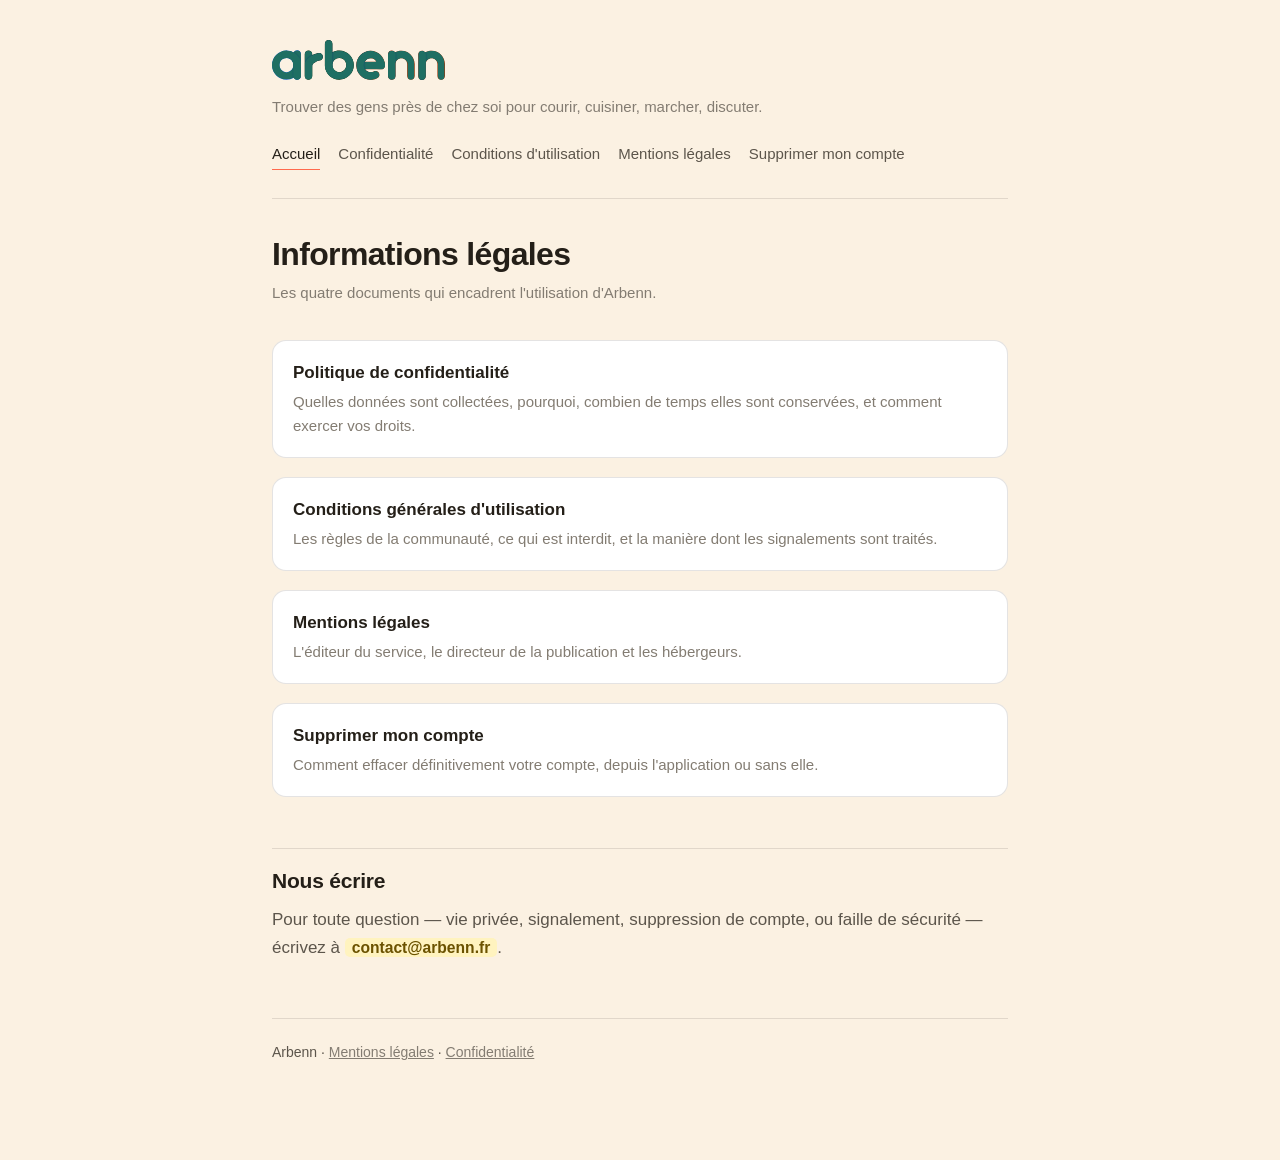
==== index.html @ cff2d0e8 "Arbenn's public legal pages Privacy policy, terms of use, mentions légales and the account-deletion " ====
<!doctype html>
<html lang="fr">
<head>
<meta charset="utf-8">
<meta name="viewport" content="width=device-width, initial-scale=1">
<title>Arbenn — informations légales</title>
<meta name="description" content="Politique de confidentialité, conditions d'utilisation, mentions légales et suppression de compte pour l'application Arbenn.">
<link rel="stylesheet" href="assets/style.css">
</head>
<body>
<div class="wrap">

<header class="site">
  <a class="wordmark" href="./"><img src="assets/arbenn-logo.svg" alt="Arbenn" width="1915" height="442"></a>
  <p class="tagline">Trouver des gens près de chez soi pour courir, cuisiner, marcher, discuter.</p>
  <nav class="site">
    <a href="./" aria-current="page">Accueil</a>
    <a href="confidentialite.html">Confidentialité</a>
    <a href="conditions.html">Conditions d'utilisation</a>
    <a href="mentions-legales.html">Mentions légales</a>
    <a href="suppression-compte.html">Supprimer mon compte</a>
  </nav>
</header>

<h1>Informations légales</h1>
<p class="updated">Les quatre documents qui encadrent l'utilisation d'Arbenn.</p>

<ul class="index-links">
  <li>
    <a href="confidentialite.html">
      <span class="name">Politique de confidentialité</span>
      <span class="what">Quelles données sont collectées, pourquoi, combien de temps elles sont conservées, et comment exercer vos droits.</span>
    </a>
  </li>
  <li>
    <a href="conditions.html">
      <span class="name">Conditions générales d'utilisation</span>
      <span class="what">Les règles de la communauté, ce qui est interdit, et la manière dont les signalements sont traités.</span>
    </a>
  </li>
  <li>
    <a href="mentions-legales.html">
      <span class="name">Mentions légales</span>
      <span class="what">L'éditeur du service, le directeur de la publication et les hébergeurs.</span>
    </a>
  </li>
  <li>
    <a href="suppression-compte.html">
      <span class="name">Supprimer mon compte</span>
      <span class="what">Comment effacer définitivement votre compte, depuis l'application ou sans elle.</span>
    </a>
  </li>
</ul>

<h2>Nous écrire</h2>
<p>
  Pour toute question — vie privée, signalement, suppression de compte, ou faille
  de sécurité — écrivez à <span class="todo">contact@arbenn.fr</span>.
</p>

<footer class="site">
  <p>Arbenn · <a href="mentions-legales.html">Mentions légales</a> · <a href="confidentialite.html">Confidentialité</a></p>
</footer>

</div>
</body>
</html>
---- assets/style.css ----
/* Arbenn — feuille de style du site légal.
 *
 * Une seule feuille pour les cinq pages. Aucune ressource externe : pas de
 * police distante, pas de CDN, pas de script. Une page de mentions légales qui
 * appelle un serveur tiers pour s'afficher se contredit elle-même, et un
 * réviseur de l'App Store ouvre ces pages depuis des réseaux imprévisibles.
 *
 * Les couleurs reprennent celles de l'application (lib/themes/arbenn_colors.dart)
 * pour que le passage de l'app au site ne donne pas l'impression de changer de
 * maison.
 */

:root {
  --cream: #fbf1e2;
  --surface: #ffffff;
  --ink: #241f18;
  --ink-secondary: #5c554b;
  --ink-muted: #837c72;
  --coral: #ff6a4d;
  --rust: #e14f32;
  --border: rgba(36, 31, 24, 0.12);
  --todo-bg: #fff3bf;
  --todo-ink: #6b5200;
}

@media (prefers-color-scheme: dark) {
  :root {
    --cream: #17140f;
    --surface: #211d17;
    --ink: #f5ede0;
    --ink-secondary: #bdb4a6;
    --ink-muted: #948c80;
    --coral: #ff8067;
    --rust: #ff8067;
    --border: rgba(245, 237, 224, 0.14);
    --todo-bg: #4a3c00;
    --todo-ink: #ffe89a;
  }
}

* { box-sizing: border-box; }

html { -webkit-text-size-adjust: 100%; }

body {
  margin: 0;
  padding: 0 20px 80px;
  background: var(--cream);
  color: var(--ink);
  font-family: -apple-system, BlinkMacSystemFont, "Segoe UI", Roboto,
    "Helvetica Neue", Arial, sans-serif;
  font-size: 17px;
  line-height: 1.65;
  -webkit-font-smoothing: antialiased;
}

.wrap {
  max-width: 46rem;
  margin: 0 auto;
}

/* --- En-tête ------------------------------------------------------------- */

header.site {
  padding: 40px 0 28px;
  border-bottom: 1px solid var(--border);
  margin-bottom: 36px;
}

.wordmark {
  display: inline-block;
  line-height: 0;
}

.wordmark img {
  height: 40px;
  width: auto;
  max-width: 100%;
  display: block;
}

/* Le logotype est encré en teal et en quasi-noir : sur fond sombre, les
   lettres disparaissent. On le rend alors monochrome clair plutôt que de
   poser une pastille claire derrière — la couleur de marque se perd, la
   lisibilité non, et c'est le compromis habituel pour un logotype sur fond
   sombre. */
@media (prefers-color-scheme: dark) {
  .wordmark img { filter: brightness(0) invert(1); opacity: 0.92; }
}

.tagline {
  margin: 6px 0 0;
  color: var(--ink-muted);
  font-size: 15px;
}

nav.site {
  margin-top: 22px;
  display: flex;
  flex-wrap: wrap;
  gap: 8px 18px;
  font-size: 15px;
}

nav.site a {
  color: var(--ink-secondary);
  text-decoration: none;
  border-bottom: 1px solid transparent;
  padding-bottom: 2px;
}

nav.site a:hover { color: var(--ink); border-bottom-color: var(--coral); }
nav.site a[aria-current="page"] { color: var(--ink); border-bottom-color: var(--coral); }

/* --- Texte --------------------------------------------------------------- */

h1 {
  font-size: 32px;
  line-height: 1.2;
  letter-spacing: -0.02em;
  margin: 0 0 8px;
}

h2 {
  font-size: 21px;
  line-height: 1.3;
  letter-spacing: -0.01em;
  margin: 44px 0 12px;
  padding-top: 18px;
  border-top: 1px solid var(--border);
}

h3 {
  font-size: 17px;
  margin: 28px 0 6px;
}

p, li { color: var(--ink-secondary); }
p { margin: 0 0 16px; }

strong { color: var(--ink); font-weight: 600; }

a { color: var(--rust); }
a:hover { color: var(--coral); }

ul, ol { padding-left: 22px; margin: 0 0 16px; }
li { margin-bottom: 7px; }

.updated {
  color: var(--ink-muted);
  font-size: 15px;
  margin-bottom: 34px;
}

/* --- Blocs --------------------------------------------------------------- */

.card {
  background: var(--surface);
  border: 1px solid var(--border);
  border-radius: 14px;
  padding: 20px 22px;
  margin: 0 0 18px;
}

.card h3 { margin-top: 0; }
.card p:last-child, .card ul:last-child { margin-bottom: 0; }

.callout {
  border-left: 3px solid var(--coral);
  padding: 2px 0 2px 18px;
  margin: 0 0 24px;
}

.callout p:last-child { margin-bottom: 0; }

/* Marqueur des valeurs à remplir avant publication. Volontairement criard :
   une adresse de contact laissée en gabarit sur une page publiée est une
   mention légale fausse, pas une coquille. */
/* Volontairement sans `white-space: nowrap` : les gabarits longs — la ligne
   « si société », l'adresse postale — dépassaient la largeur de l'écran sur
   mobile et faisaient défiler la page entière horizontalement. */
.todo {
  background: var(--todo-bg);
  color: var(--todo-ink);
  padding: 1px 7px;
  border-radius: 5px;
  font-size: 0.92em;
  font-weight: 600;
  overflow-wrap: anywhere;
}

/* --- Tableaux ------------------------------------------------------------ */

.table-scroll { overflow-x: auto; margin: 0 0 20px; }

table {
  border-collapse: collapse;
  width: 100%;
  min-width: 32rem;
  font-size: 15px;
}

th, td {
  text-align: left;
  padding: 10px 14px;
  border-bottom: 1px solid var(--border);
  vertical-align: top;
}

th { color: var(--ink); font-weight: 600; }
td { color: var(--ink-secondary); }

/* --- Sommaire de l'accueil ----------------------------------------------- */

.index-links {
  list-style: none;
  padding: 0;
  margin: 0;
  display: grid;
  gap: 12px;
}

.index-links a {
  display: block;
  background: var(--surface);
  border: 1px solid var(--border);
  border-radius: 14px;
  padding: 18px 20px;
  text-decoration: none;
  color: inherit;
}

.index-links a:hover { border-color: var(--coral); }

.index-links .name {
  display: block;
  font-weight: 600;
  font-size: 17px;
  color: var(--ink);
  margin-bottom: 3px;
}

.index-links .what {
  display: block;
  font-size: 15px;
  color: var(--ink-muted);
}

/* --- Pied de page -------------------------------------------------------- */

footer.site {
  margin-top: 56px;
  padding-top: 22px;
  border-top: 1px solid var(--border);
  color: var(--ink-muted);
  font-size: 14px;
}

footer.site a { color: var(--ink-muted); }

@media (max-width: 480px) {
  body { font-size: 16px; }
  h1 { font-size: 27px; }
  h2 { font-size: 19px; }
}
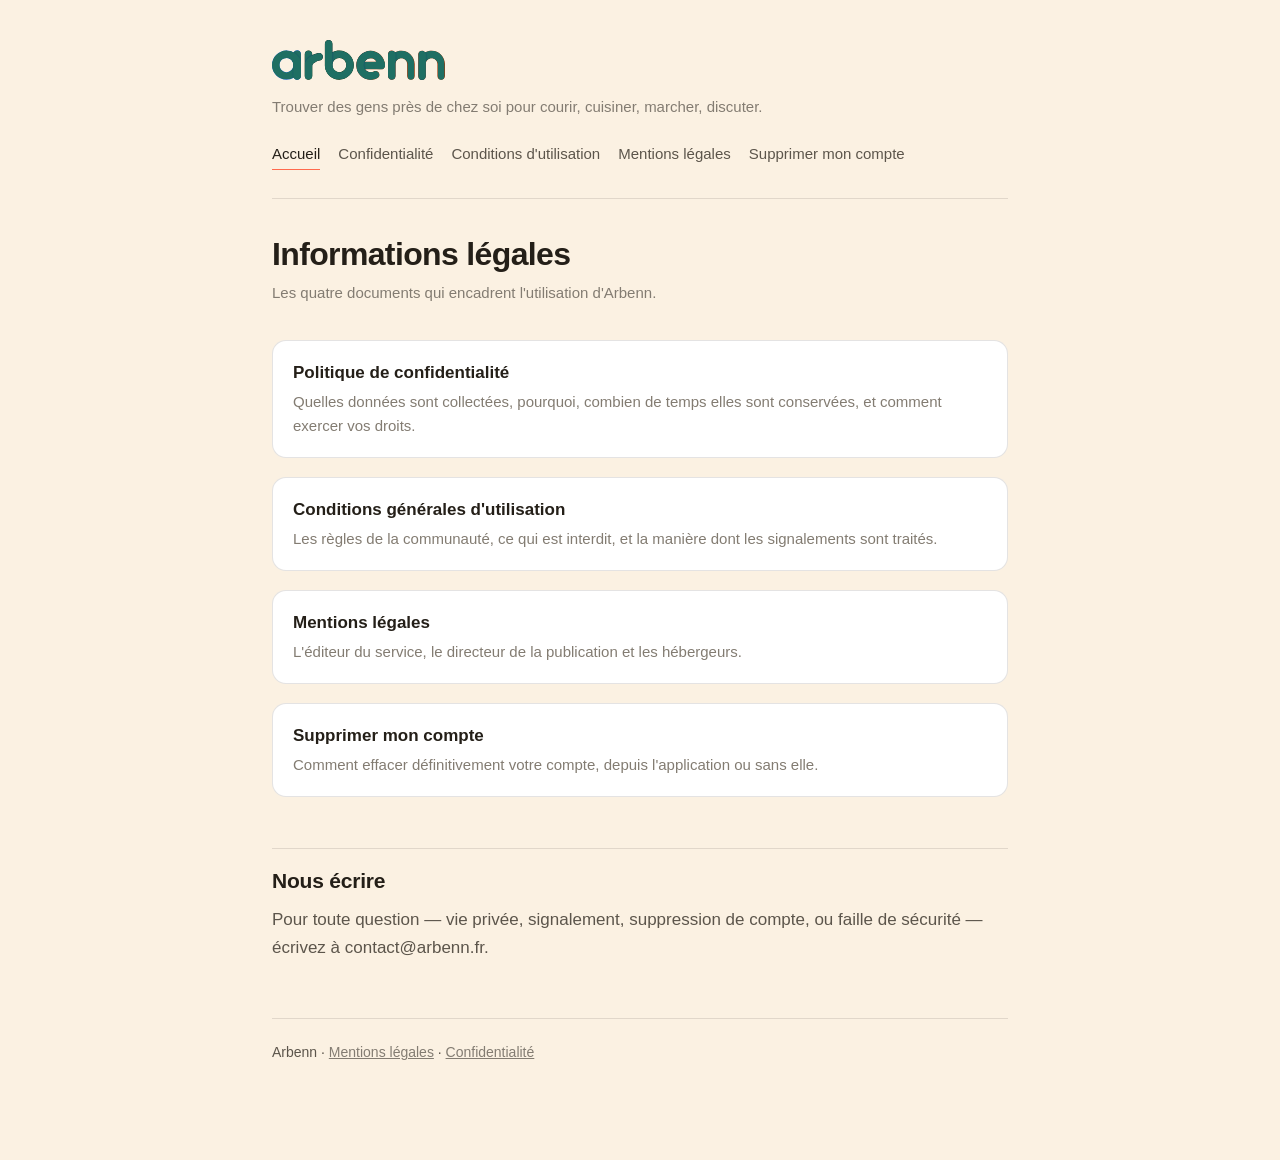
==== commit f2c508da: "Serve the legal pages from legal.arbenn.fr The apex is the address most likely to be re-pointed at s" ====
--- a/index.html
+++ b/index.html
@@ -55,7 +55,7 @@
 <h2>Nous écrire</h2>
 <p>
   Pour toute question — vie privée, signalement, suppression de compte, ou faille
-  de sécurité — écrivez à <span class="todo">contact@arbenn.fr</span>.
+  de sécurité — écrivez à contact@arbenn.fr.
 </p>
 
 <footer class="site">
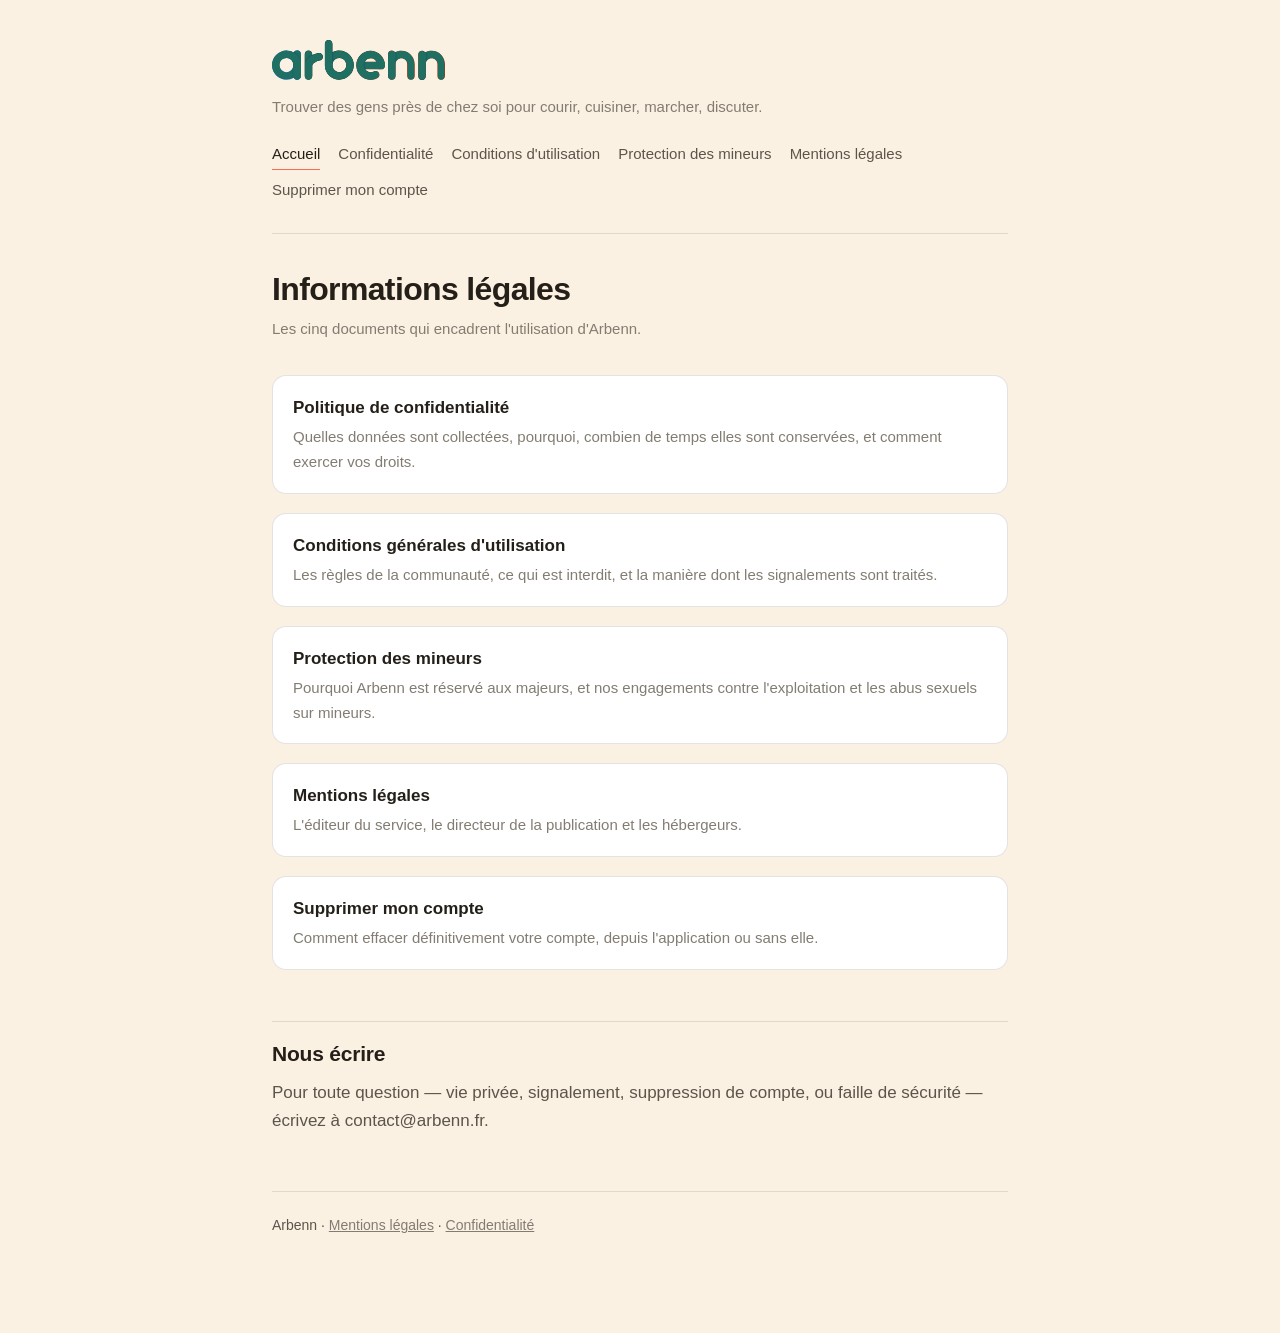
==== commit 7b4e5de7: "Raise the minimum age to 18, and publish why The two existing pages already disagreed with each othe" ====
--- a/index.html
+++ b/index.html
@@ -17,13 +17,14 @@
     <a href="./" aria-current="page">Accueil</a>
     <a href="confidentialite.html">Confidentialité</a>
     <a href="conditions.html">Conditions d'utilisation</a>
+    <a href="protection-des-mineurs.html">Protection des mineurs</a>
     <a href="mentions-legales.html">Mentions légales</a>
     <a href="suppression-compte.html">Supprimer mon compte</a>
   </nav>
 </header>
 
 <h1>Informations légales</h1>
-<p class="updated">Les quatre documents qui encadrent l'utilisation d'Arbenn.</p>
+<p class="updated">Les cinq documents qui encadrent l'utilisation d'Arbenn.</p>
 
 <ul class="index-links">
   <li>
@@ -36,6 +37,12 @@
     <a href="conditions.html">
       <span class="name">Conditions générales d'utilisation</span>
       <span class="what">Les règles de la communauté, ce qui est interdit, et la manière dont les signalements sont traités.</span>
+    </a>
+  </li>
+  <li>
+    <a href="protection-des-mineurs.html">
+      <span class="name">Protection des mineurs</span>
+      <span class="what">Pourquoi Arbenn est réservé aux majeurs, et nos engagements contre l'exploitation et les abus sexuels sur mineurs.</span>
     </a>
   </li>
   <li>
